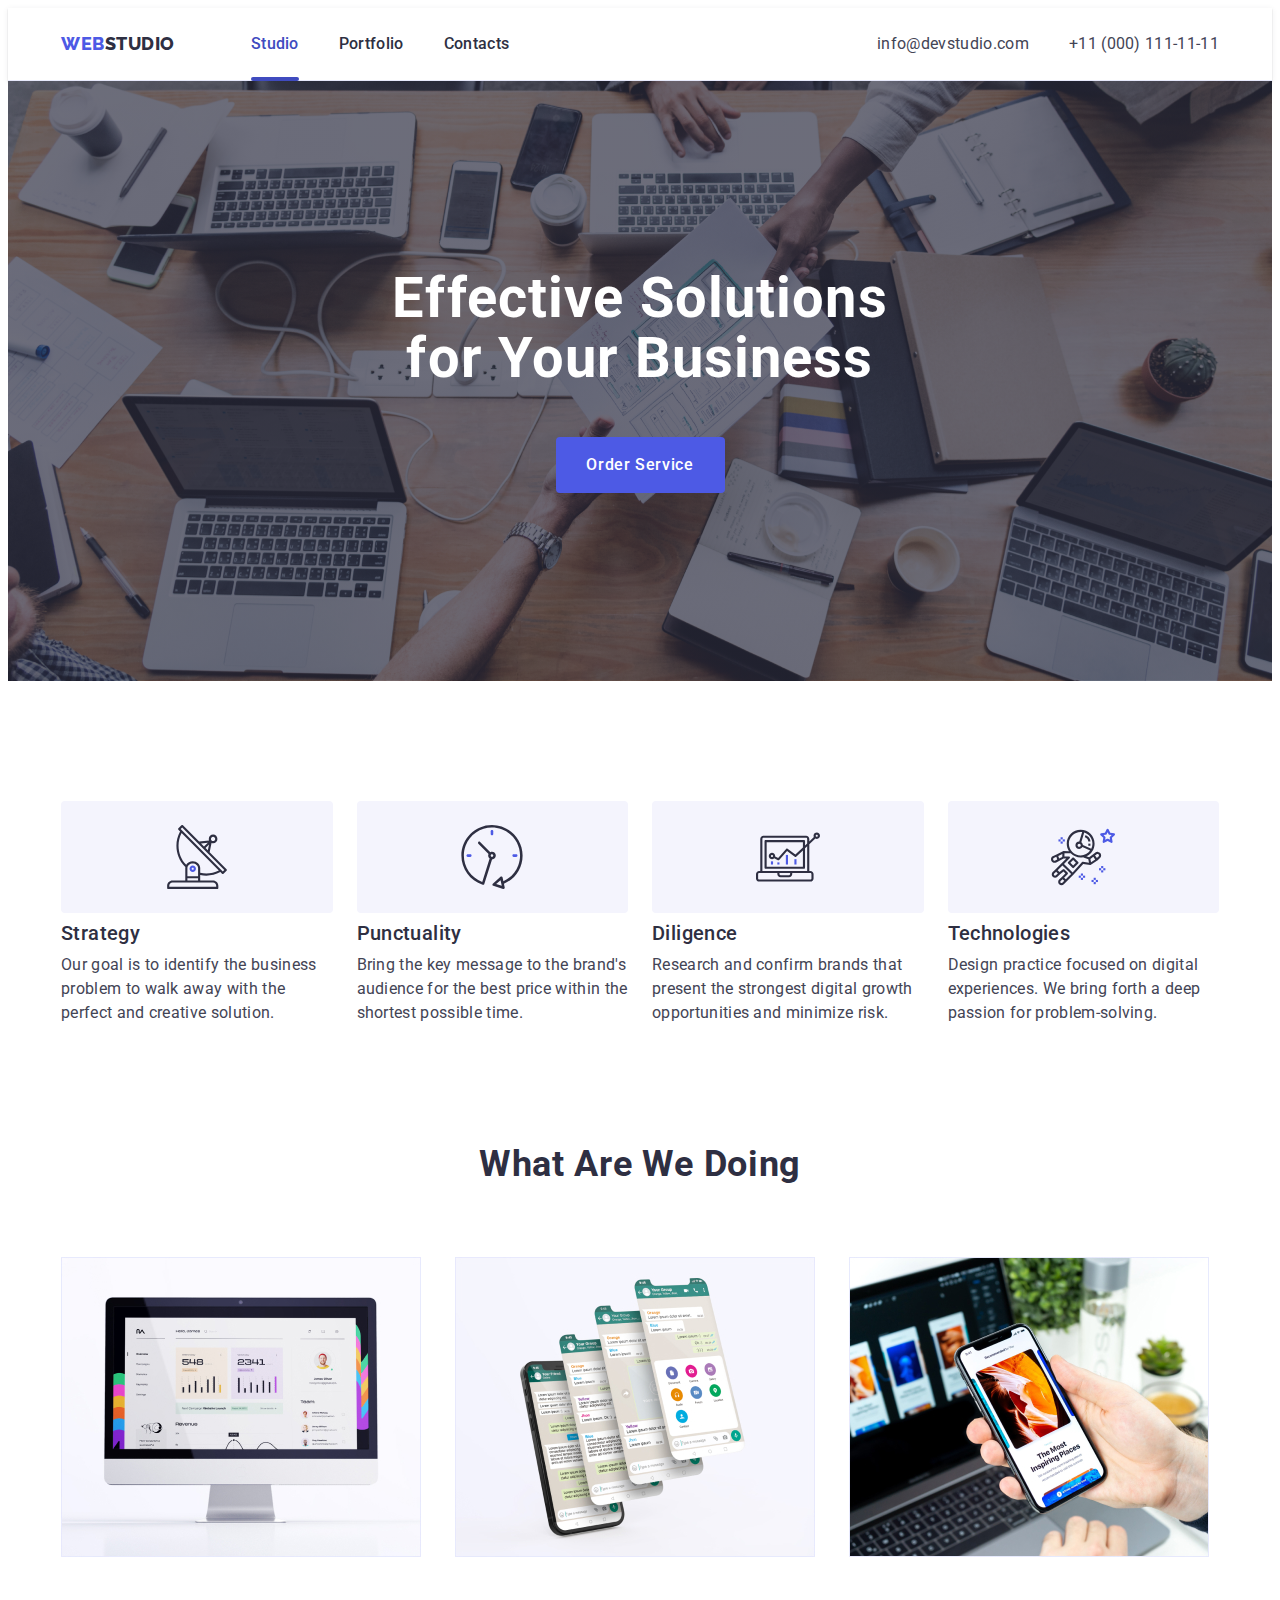
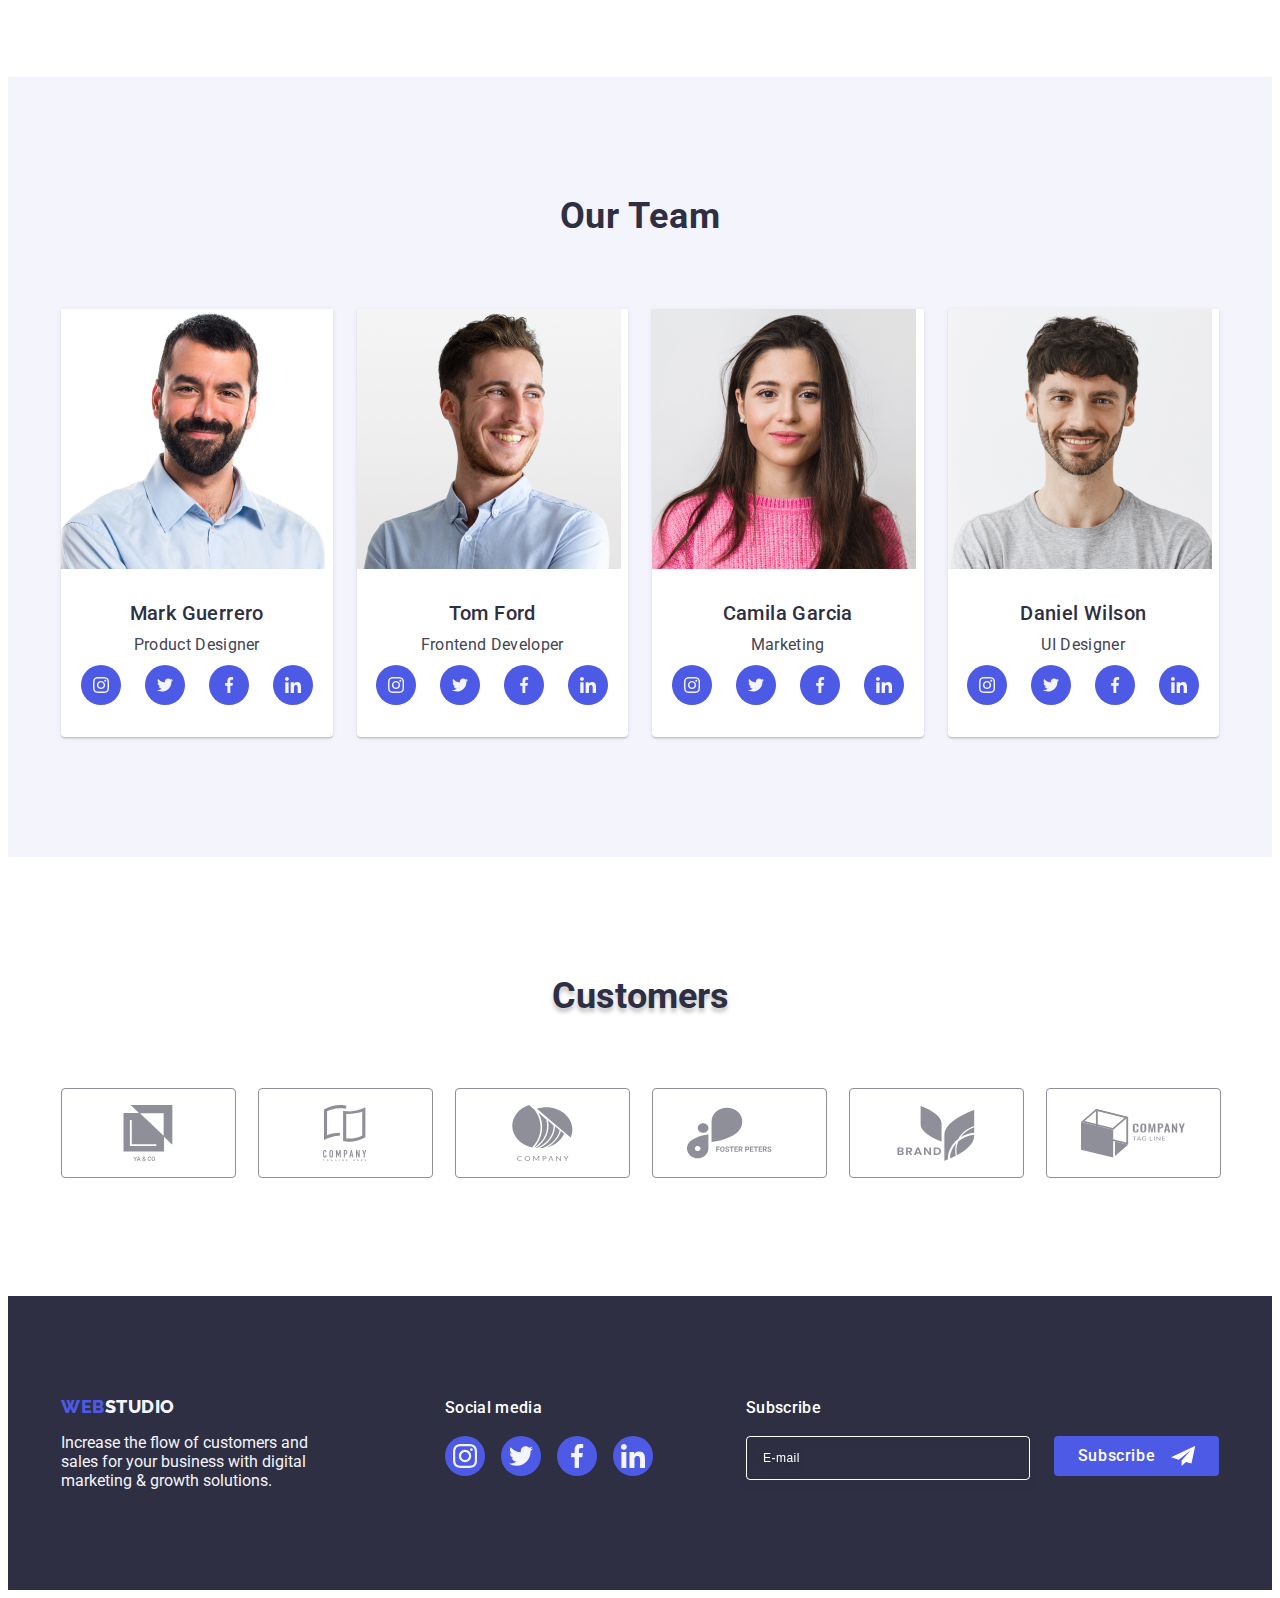
==== index.html @ bfaf7c81 "7" ====
<!DOCTYPE html>
<html lang="en">
  <head>
    <meta charset="UTF-8" />
    <meta http-equiv="X-UA-Compatible" content="IE=edge" />
    <meta name="viewport" content="width=device-width, initial-scale=1.0" />

    <link rel="preconnect" href="https://fonts.googleapis.com" />
    <link rel="preconnect" href="https://fonts.gstatic.com" crossorigin />
    <link
      href="https://fonts.googleapis.com/css2?family=Raleway:wght@800&family=Roboto:wght@400;500;700&display=swap"
      rel="stylesheet"
    />

    <title>Document</title>
    <link
      rel="stylesheet"
      href="https://cdnjs.cloudflare.com/ajax/libs/modern-normalize/1.1.0/modern-normalize.min.css"
      integrity="sha512-wpPYUAdjBVSE4KJnH1VR1HeZfpl1ub8YT/NKx4PuQ5NmX2tKuGu6U/JRp5y+Y8XG2tV+wKQpNHVUX03MfMFn9Q=="
      crossorigin="anonymous"
      referrerpolicy="no-referrer"
    />
    <link rel="stylesheet" href="./css/styles.css" />
  </head>
  <body>
    <header class="header">
      <!-- main navigation -->
      <div class="header-page container">
        <nav class="nav list">
          <a href="./index.html" class="logo link">Web<span class="logo-part">Studio</span></a>
          <ul class="nav-links list">
            <li><a class="nav-item link curren" href="./index.html">Studio</a></li>
            <li>
              <a class="nav-item link" href="./portfolio.html">Portfolio</a>
            </li>
            <li><a class="nav-item link" href="">Contacts</a></li>
          </ul>
        </nav>
        <!-- Contacts -->
        <address class="address">
          <ul class="nav-links list">
            <li>
              <a class="adress-item link" href="mailto:info@devstudio.com">info@devstudio.com</a>
            </li>
            <li>
              <a class="adress-item link" href="tel:+110001111111">+11 (000) 111-11-11</a>
            </li>
          </ul>
        </address>
      </div>
    </header>
    <!-- main content -->
    <main>
      <!-- title -->
      <section class="hero">
        <div class="container">
          <h1 class="hero-title">Effective Solutions for Your Business</h1>
          <button class="button-title" type="button" data-modal-open>Order Service</button>
        </div>
      </section>

      <!-- solutions -->
      <section class="work-box-solutions">
        <div class="container">
          <h2 class="section-title" hidden>Sect</h2>
          <ul class="work list">
            <li class="work-list-item">
              <div class="icons">
                <svg width="64" height="64">
                  <use href="./images/icons.svg#icon-strategy"></use>
                </svg>
              </div>
              <h3 class="work-item">Strategy</h3>
              <p class="work-text">
                Our goal is to identify the business problem to walk away with the perfect and
                creative solution.
              </p>
            </li>
            <li class="work-list-item">
              <div class="icons">
                <svg width="64" height="64">
                  <use href="./images/icons.svg#icon-punctuality"></use>
                </svg>
              </div>
              <h3 class="work-item">Punctuality</h3>
              <p class="work-text">
                Bring the key message to the brand's audience for the best price within the shortest
                possible time.
              </p>
            </li>
            <li class="work-list-item">
              <div class="icons">
                <svg width="64" height="64">
                  <use href="./images/icons.svg#icon-diligence"></use>
                </svg>
              </div>
              <h3 class="work-item">Diligence</h3>
              <p class="work-text">
                Research and confirm brands that present the strongest digital growth opportunities
                and minimize risk.
              </p>
            </li>
            <li class="work-list-item">
              <div class="icons">
                <svg width="64" height="64">
                  <use href="./images/icons.svg#icon-technologies"></use>
                </svg>
              </div>
              <h3 class="work-item">Technologies</h3>
              <p class="work-text">
                Design practice focused on digital experiences. We bring forth a deep passion for
                problem-solving.
              </p>
            </li>
          </ul>
        </div>
      </section>
      <!-- examples -->
      <section class="work-box">
        <div class="container">
          <h2 class="work-expl">What are we doing</h2>
          <ul class="work list">
            <li class="img-box">
              <img src="./images/img1.jpg" alt="PC version" width="360" />
            </li>
            <li class="img-box">
              <img src="./images/img2.jpg" alt="Mobile version" width="360" />
            </li>
            <li class="img-box">
              <img src="./images/img3.jpg" alt="Both version" width="360" />
            </li>
          </ul>
        </div>
      </section>
      <!-- team -->
      <section class="team-section">
        <div class="container">
          <h2 class="team">Our Team</h2>
          <ul class="work list">
            <li class="team-cards">
              <img src="./images/team1.jpg" alt="Product Designer" width="264" />
              <div class="card-box">
                <h3 class="team-name">Mark Guerrero</h3>
                <p class="job-title">Product Designer</p>
                <ul class="social-icon-list">
                  <li class="social-icon-item">
                    <a class="social-icon-link" href="#">
                      <svg class="social-icon-link-item" width="16" height="16">
                        <use href="./images/icons.svg#icon-instagram"></use>
                      </svg>
                    </a>
                  </li>
                  <li class="social-icon-item">
                    <a class="social-icon-link" href="#">
                      <svg class="social-icon-link-item" width="16" height="16">
                        <use href="./images/icons.svg#icon-twitter"></use>
                      </svg>
                    </a>
                  </li>
                  <li class="social-icon-item">
                    <a class="social-icon-link" href="#">
                      <svg class="social-icon-link-item" width="16" height="16">
                        <use href="./images/icons.svg#icon-facebook"></use>
                      </svg>
                    </a>
                  </li>
                  <li class="social-icon-item">
                    <a class="social-icon-link" href="#">
                      <svg class="social-icon-link-item" width="16" height="16">
                        <use href="./images/icons.svg#icon-linkedin"></use>
                      </svg>
                    </a>
                  </li>
                </ul>
              </div>
            </li>
            <li class="team-cards">
              <img src="./images/team2.jpg" alt="Frontend Developer" width="264" />
              <div class="card-box">
                <h3 class="team-name">Tom Ford</h3>
                <p class="job-title">Frontend Developer</p>
                <ul class="social-icon-list">
                  <li class="social-icon-item">
                    <a class="social-icon-link" href="#">
                      <svg class="social-icon-link-item" width="16" height="16">
                        <use href="./images/icons.svg#icon-instagram"></use>
                      </svg>
                    </a>
                  </li>
                  <li class="social-icon-item">
                    <a class="social-icon-link" href="#">
                      <svg class="social-icon-link-item" width="16" height="16">
                        <use href="./images/icons.svg#icon-twitter"></use>
                      </svg>
                    </a>
                  </li>
                  <li class="social-icon-item">
                    <a class="social-icon-link" href="#">
                      <svg class="social-icon-link-item" width="16" height="16">
                        <use href="./images/icons.svg#icon-facebook"></use>
                      </svg>
                    </a>
                  </li>
                  <li class="social-icon-item">
                    <a class="social-icon-link" href="#">
                      <svg class="social-icon-link-item" width="16" height="16">
                        <use href="./images/icons.svg#icon-linkedin"></use>
                      </svg>
                    </a>
                  </li>
                </ul>
              </div>
            </li>
            <li class="team-cards">
              <img src="./images/team3.jpg" alt="Marketing" width="264" />
              <div class="card-box">
                <h3 class="team-name">Camila Garcia</h3>
                <p class="job-title">Marketing</p>
                <ul class="social-icon-list">
                  <li class="social-icon-item">
                    <a class="social-icon-link" href="#">
                      <svg class="social-icon-link-item" width="16" height="16">
                        <use href="./images/icons.svg#icon-instagram"></use>
                      </svg>
                    </a>
                  </li>
                  <li class="social-icon-item">
                    <a class="social-icon-link" href="#">
                      <svg class="social-icon-link-item" width="16" height="16">
                        <use href="./images/icons.svg#icon-twitter"></use>
                      </svg>
                    </a>
                  </li>
                  <li class="social-icon-item">
                    <a class="social-icon-link" href="#">
                      <svg class="social-icon-link-item" width="16" height="16">
                        <use href="./images/icons.svg#icon-facebook"></use>
                      </svg>
                    </a>
                  </li>
                  <li class="social-icon-item">
                    <a class="social-icon-link" href="#">
                      <svg class="social-icon-link-item" width="16" height="16">
                        <use href="./images/icons.svg#icon-linkedin"></use>
                      </svg>
                    </a>
                  </li>
                </ul>
              </div>
            </li>
            <li class="team-cards">
              <img src="./images/team4.jpg" alt="UI Designer" width="264" />
              <div class="card-box">
                <h3 class="team-name">Daniel Wilson</h3>
                <p class="job-title">UI Designer</p>
                <ul class="social-icon-list">
                  <li class="social-icon-item">
                    <a class="social-icon-link" href="#">
                      <svg class="social-icon-link-item" width="16" height="16">
                        <use href="./images/icons.svg#icon-instagram"></use>
                      </svg>
                    </a>
                  </li>
                  <li class="social-icon-item">
                    <a class="social-icon-link" href="#">
                      <svg class="social-icon-link-item" width="16" height="16">
                        <use href="./images/icons.svg#icon-twitter"></use>
                      </svg>
                    </a>
                  </li>
                  <li class="social-icon-item">
                    <a class="social-icon-link" href="#">
                      <svg class="social-icon-link-item" width="16" height="16">
                        <use href="./images/icons.svg#icon-facebook"></use>
                      </svg>
                    </a>
                  </li>
                  <li class="social-icon-item">
                    <a class="social-icon-link" href="#">
                      <svg class="social-icon-link-item" width="16" height="16">
                        <use href="./images/icons.svg#icon-linkedin"></use>
                      </svg>
                    </a>
                  </li>
                </ul>
              </div>
            </li>
          </ul>
        </div>
      </section>

      <!-- Customers -->

      <section class="costumers">
        <div class="container">
          <h2 class="costumers-title">Customers</h2>
          <ul class="costumers-list">
            <li class="costumers-list-item">
              <a class="costumers-list-link" href="#">
                <svg class="costumer-icon" width="104" height="56">
                  <use href="./images/icons.svg#icon-company1"></use>
                </svg>
              </a>
            </li>
            <li class="costumers-list-item">
              <a class="costumers-list-link" href="#">
                <svg class="costumer-icon" width="104" height="56">
                  <use href="./images/icons.svg#icon-company2"></use>
                </svg>
              </a>
            </li>
            <li class="costumers-list-item">
              <a class="costumers-list-link" href="#">
                <svg class="costumer-icon" width="104" height="56">
                  <use href="./images/icons.svg#icon-company3"></use>
                </svg>
              </a>
            </li>
            <li class="costumers-list-item">
              <a class="costumers-list-link" href="#">
                <svg class="costumer-icon" width="104" height="56">
                  <use href="./images/icons.svg#icon-company4"></use>
                </svg>
              </a>
            </li>
            <li class="costumers-list-item">
              <a class="costumers-list-link" href="#">
                <svg class="costumer-icon" width="104" height="56">
                  <use href="./images/icons.svg#icon-company5"></use>
                </svg>
              </a>
            </li>
            <li class="costumers-list-item">
              <a class="costumers-list-link" href="#">
                <svg class="costumer-icon" width="104" height="56">
                  <use href="./images/icons.svg#icon-company6"></use>
                </svg>
              </a>
            </li>
          </ul>
        </div>
      </section>
    </main>
    <!-- Footer -->
    <footer class="footer">
      <div class="footer-space container">
        <div class="footer-logo-p">
          <a class="logo-footer link" href="./index.html">Web<span class="logo-p">Studio</span></a>
          <p class="footer-text">
            Increase the flow of customers and sales for your business with digital marketing &
            growth solutions.
          </p>
        </div>
        <div>
          <p class="social-media-title">Social media</p>
          <ul class="social-media-list">
            <li class="social-icon-item">
              <a class="social-icon-link-footer" href="#">
                <svg class="social-icon-link-item" width="24" height="24">
                  <use href="./images/icons.svg#icon-instagram"></use>
                </svg>
              </a>
            </li>
            <li class="social-icon-item">
              <a class="social-icon-link-footer" href="#">
                <svg class="social-icon-link-item" width="24" height="24">
                  <use href="./images/icons.svg#icon-twitter"></use>
                </svg>
              </a>
            </li>
            <li class="social-icon-item">
              <a class="social-icon-link-footer" href="#">
                <svg class="social-icon-link-item" width="24" height="24">
                  <use href="./images/icons.svg#icon-facebook"></use>
                </svg>
              </a>
            </li>
            <li class="social-icon-item">
              <a class="social-icon-link-footer" href="#">
                <svg class="social-icon-link-item" width="24" height="24">
                  <use href="./images/icons.svg#icon-linkedin"></use>
                </svg>
              </a>
            </li>
          </ul>
        </div>
        <div class="footer-form">
          <p class="footer-form-title">Subscribe</p>
          <form class="subscribe-form">
            <label class="subscribe-form-label">
              <input class="email-form-line" name="email" type="email" placeholder="E-mail" />
            </label>
            <button class="subscribe-form-btn" type="submit">
              Subscribe
              <svg class="btn-icon" width="24" height="24">
                <use href="./images/icons.svg#icon-send"></use>
              </svg>
            </button>
          </form>
        </div>
      </div>
    </footer>
    <!-- modal window -->
    <div class="modal is-hidden" data-modal>
      <div class="modal-window">
        <button type="button" class="modal-close-btn" data-modal-close>
          <svg class="modal-btn-icon" width="8" height="8">
            <use href="./images/icons.svg#icon-close"></use>
          </svg>
        </button>
        <p class="modal-title">Leave your contacts and we will call you back</p>
        <form>
          <div class="modal-window-lines">
            <label class="modal-window-user-name" for="user-name">Name</label>
            <div class="user-name-line">
              <input
                class="us-name"
                id="user-name"
                name="user-name"
                type="text"
                required
                pattern="[a-zA-Z]+$"
              />
              <svg class="us-name-icon" width="18" height="24">
                <use href="./images/icons.svg#icon-user"></use>
              </svg>
            </div>
          </div>
          <div class="modal-window-lines">
            <label class="modal-window-user-name" for="user-name">Phone</label>
            <div class="user-name-line">
              <input
                class="us-name"
                id="user-phone"
                name="user-phone"
                type="tel"
                required
                pattern="[0-9]{3}-[0-9]{3}-[0-9]{2}-[0-9]{2}"
                title="xxx-xxx-xx-xx"
              />
              <svg class="us-name-icon" width="18" height="24">
                <use href="./images/icons.svg#icon-tel"></use>
              </svg>
            </div>
          </div>
          <div class="modal-window-lines">
            <label class="modal-window-user-name" for="user-name">Email</label>
            <div class="user-name-line">
              <input class="us-name" id="user-email" name="user-email" type="text" required />
              <svg class="us-name-icon" width="18" height="24">
                <use href="./images/icons.svg#icon-email"></use>
              </svg>
            </div>
          </div>
          <div class="comment-line">
            <label class="modal-window-user-name" for="user-comment">Comment</label>
            <textarea
              class="user-comment-text"
              id="user-comment"
              name="user-comment"
              placeholder="Text input"></textarea>
          </div>
          <div class="agreement-policy">
            <input
              class="user-privacy-condition visually-hidden"
              id="user-privacy"
              type="checkbox"
              value="true" 
              name="user-privacy"
            />
            <label class="user-privacy-text" for="user-privacy">
              <span class="privacy-checkbox-new">
                <svg class="privacy-icon" width="10" height="8">
                  <use href="./images/icons.svg#icon-v"></use>
                </svg>
              </span>
              I accept the terms and conditions of the
              <a class="privacy-link" href="">Privacy Policy</a>
            </label>
          </div>
          <button type="submit" class="send-form-btn">Send</button>
        </form>
      </div>
    </div>

    <script src="./js/modal.js"></script>
  </body>
</html>
---- css/styles.css ----
:root {
  --pramery-text-color: #434455;
  --secondary-text-color: #2e2f42;
  --accent-text-color: #ffffff;
  --secondary-accent-text-color: #4d5ae5;
  --icon-text-color: #8e8f99;
  --overlay-text-color: #f4f4fd;
  --background-color-check: #404bbf;
}

h1,
h2,
h3,
h4,
p {
  margin-top: 0;
  margin-bottom: 0;
}

ul,
ol {
  margin: 0;
  padding: 0;
}

button {
  cursor: pointer;
}

img {
  display: block;
}

body {
  font-family: 'Roboto', sans-serif;
  color: #434455;
  background-color: #ffffff;
}
.header {
  box-shadow: 0px 2px 1px rgba(46, 47, 66, 0.08), 0px 1px 1px rgba(46, 47, 66, 0.16),
    0px 1px 6px rgba(46, 47, 66, 0.08);
  border-bottom: 1px solid #e7e9fc;
}
.header-page {
  display: flex;
}
.container {
  width: 1158px;
  margin: 0 auto;
  padding: 0 15px;
}
.logo {
  display: inline-block;
  margin-right: 76px;
  font-family: 'Raleway', sans-serif;
  font-weight: 800;
  font-size: 18px;
  line-height: 1.17;
  letter-spacing: 0.03em;
  text-transform: uppercase;
  color: var(--secondary-accent-text-color);
}
.link {
  text-decoration: none;
}
.logo-part {
  color: var(--secondary-text-color);
}
/* maine navigation */

.list {
  list-style: none;
  align-items: center;
}
.nav {
  display: flex;
}
.nav-links {
  display: flex;
  gap: 40px;
}
.nav-item {
  position: relative;
  display: block;
  padding: 24px 0;
  font-weight: 500;
  font-size: 16px;
  line-height: 1.5;
  letter-spacing: 0.02em;
  color: var(--secondary-text-color);
  transition: color 250ms cubic-bezier(0.4, 0, 0.2, 1);
}
.curren {
  color: #404bbf;
}
.curren::after {
  content: '';
  position: absolute;
  width: 100%;
  left: 0;
  bottom: -1px;
  height: 4px;
  background-color: #404bbf;
  border-radius: 2px;
  transition: color 250ms cubic-bezier(0.4, 0, 0.2, 1);
}
.nav-item link {
  text-decoration: none;
}
.nav-item:hover,
.nav-item:focus {
  color: #404bbf;
}
.address {
  font-style: normal;
  margin-left: auto;
}

.adress-item {
  padding: 24px 0;
  display: block;
  font-size: 16px;
  line-height: 1.5;
  letter-spacing: 0.02em;
  color: var(--pramery-text-color);
  transition: color 250ms cubic-bezier(0.4, 0, 0.2, 1);
}
.adress-item:hover,
.adress-item:focus {
  color: #404bbf;
}
/* maine */

.hero {
  max-width: 1440px;
  background-image: linear-gradient(rgba(46, 47, 66, 0.7), rgba(46, 47, 66, 0.7)),
    url(../images/hero-bg.jpg);
  background-repeat: no-repeat;
  background-position: center;
  background-size: cover;
  padding: 188px 0;
  background-color: var(--secondary-text-color);
  margin: 0 auto;
}

.hero-title {
  margin: 0 auto;
  margin-bottom: 48px;
  font-size: 56px;
  line-height: 1.07;
  text-align: center;
  letter-spacing: 0.02em;
  color: #ffffff;
  max-width: 496px;
}
.button-title {
  margin: 0 auto;
  display: block;
  min-width: 169px;
  height: 56px;
  border: none;
  border-radius: 4px;
  background-color: #4d5ae5;
  font-family: 'Roboto', sans-serif;
  font-weight: 500;
  font-size: 16px;
  line-height: 1.5;
  letter-spacing: 0.04em;
  color: #ffffff;
  cursor: pointer;
  transition: background-color 250ms cubic-bezier(0.4, 0, 0.2, 1);
}
.button-title:hover,
.button-title:focus {
  background-color: #404bbf;
}
/* section 2 */
.work {
  display: flex;
  gap: 24px;
}
.work-box-solutions {
  padding-top: 120px;
  padding-bottom: 120px;
}

.work-box {
  padding-bottom: 120px;
  padding-top: 0;
}

.work-list-item {
  width: calc((100% - 72px) / 4);
}

.icons {
  display: flex;
  align-items: center;
  justify-content: center;
  height: 112px;
  background-color: #f4f4fd;
  border-radius: 4px;
  margin-bottom: 8px;
}
.work-item {
  margin-bottom: 8px;
  font-weight: 500;
  font-size: 20px;
  line-height: 1.2;
  letter-spacing: 0.02em;
  color: var(--secondary-text-color);
}
.work-text {
  font-size: 16px;
  line-height: 1.5;
  letter-spacing: 0.02em;
  color: var(--pramery-text-color);
}
.work-expl {
  margin-bottom: 72px;
  font-size: 36px;
  line-height: 1.11;
  text-align: center;
  letter-spacing: 0.02em;
  text-transform: capitalize;
  color: var(--secondary-text-color);
}

.img-box {
  width: calc((100% - 48px) / 3);
}
.team-section {
  background-color: #f4f4fd;
  padding: 120px 0;
}
.team {
  margin-bottom: 72px;
  font-size: 36px;
  line-height: 1.11;
  text-align: center;
  letter-spacing: 0.02em;
  text-transform: capitalize;
  color: var(--secondary-text-color);
}

.team-cards {
  background-color: #ffffff;
  width: calc((100% - 72px) / 4);
  border-radius: 0px 0px 4px 4px;
  box-shadow: 0px 1px 6px rgba(46, 47, 66, 0.08), 0px 1px 1px rgba(46, 47, 66, 0.16),
    0px 2px 1px rgba(46, 47, 66, 0.08);
}

.social-icon-list {
  display: flex;
  justify-content: center;
  gap: 24px;
  list-style: none;
}

.social-icon-item {
  width: 40px;
  height: 40px;
}

.social-icon-link {
  align-items: center;
  justify-content: center;
  display: flex;
  background-color: var(--secondary-accent-text-color);
  border-radius: 50%;
  width: 100%;
  height: 100%;
  transition: background-color 250ms cubic-bezier(0.4, 0, 0.2, 1);
}
.social-icon-link-footer {
  align-items: center;
  justify-content: center;
  display: flex;
  background-color: var(--secondary-accent-text-color);
  border-radius: 50%;
  width: 100%;
  height: 100%;
  transition: background-color 250ms cubic-bezier(0.4, 0, 0.2, 1);
}
.social-icon-link:hover,
.social-icon-link:focus {
  background-color: #404bbf;
}

.social-icon-link-item {
  fill: #f4f4fd;
}
.social-icon-link-footer:hover,
.social-icon-link-footer:focus {
  background-color: #31d0aa;
}
.card-box {
  padding: 32px 0;
}
.team-name {
  margin-bottom: 8px;
  text-align: center;
  font-weight: 500;
  font-size: 20px;
  line-height: 1.2;
  letter-spacing: 0.02em;
  color: var(--secondary-text-color);
}
.job-title {
  text-align: center;
  font-size: 16px;
  line-height: 1.5;
  letter-spacing: 0.02em;
  color: var(--pramery-text-color);
  margin-bottom: 8px;
}
/* Customers  */

.costumers {
  padding-top: 120px;
  padding-bottom: 120px;
  text-align: center;
}
.costumers-title {
  font-size: 36px;
  line-height: 1.1;
  color: var(--secondary-text-color);
  margin-bottom: 72px;
  text-shadow: 0px 4px 4px rgba(0, 0, 0, 0.25);
}
.costumers-list {
  display: flex;
  gap: 24px;
  list-style: none;
}
.costumers-list-item {
  width: calc((100% - 120px) / 6);
  height: 88px;
}
.costumers-list-link {
  width: 100%;
  height: 100%;
  border: 1px solid #8e8f99;
  border-radius: 4px;
  display: flex;
  align-items: center;
  justify-content: center;
  color: var(--icon-text-color);
  transition: border-color 250ms cubic-bezier(0.4, 0, 0.2, 1),
    color 250ms cubic-bezier(0.4, 0, 0.2, 1);
}

.costumers-list-link:hover,
.costumers-list-link:focus {
  color: #404bbf;
  border-color: #404bbf;
}
.costumer-icon {
  fill: currentColor;
}
/* footer */

.footer {
  padding: 100px 0;
  background-color: var(--secondary-text-color);
}
.footer-space {
  display: flex;
  align-items: baseline;
}
.footer-logo-p {
  margin-right: 120px;
}
.social-media-title {
  font-weight: 500;
  font-size: 16px;
  line-height: 1.5;
  letter-spacing: 0.02em;
  color: var(--accent-text-color);
  margin-bottom: 16px;
}
.social-media-list {
  display: flex;
  gap: 16px;
  list-style: none;
}
.logo-footer {
  margin-bottom: 16px;
  display: inline-block;
  margin-right: 76px;
  font-family: 'Raleway', sans-serif;
  font-weight: 800;
  font-size: 18px;
  line-height: 1.17;
  letter-spacing: 0.03em;
  text-transform: uppercase;
  color: var(--secondary-accent-text-color);
}

.logo-p {
  color: #f4f4fd;
}
.footer-text {
  max-width: 264px;
  color: #f4f4fd;
}

.footer-form {
  margin-left: auto;
}
.footer-form-title {
  margin-bottom: 16px;
  font-weight: 500;
  font-size: 16px;
  line-height: 1.5;
  letter-spacing: 0.02em;
  color: #ffffff;
}
.subscribe-form {
  display: flex;
}

.subscribe-form-label {
  margin-right: 24px;
}

.email-form-line {
  width: 264px;
  height: 40px;
  border: 1px solid #ffffff;
  background-color: transparent;
  font-size: 12px;
  line-height: 1.5;
  letter-spacing: 0.04em;
  padding-left: 16px;
  filter: drop-shadow(0px 4px 4px rgba(0, 0, 0, 0.15));
  border-radius: 4px;
  color: #ffffff;
}
::placeholder {
  color: #ffffff;
}

.subscribe-form-btn {
  min-width: 165px;
  height: 40px;
  display: flex;
  justify-content: center;
  align-items: center;
  font-family: 'Roboto', sans-serif;
  font-size: 16px;
  font-weight: 500;
  line-height: 1.5;
  letter-spacing: 0.04em;
  color: #ffffff;
  cursor: pointer;
  background-color: #4d5ae5;
  border: none;
  border-radius: 4px;
}

.btn-icon {
  margin-left: 16px;
}
/* Portfolio */

/* buttons */

.buttons {
  border-radius: 4px;
  padding: 12px 24px;
  border: 1px solid #e7e9fc;
  font-family: 'Roboto', sans-serif;
  font-weight: 500;
  font-size: 16px;
  line-height: 1.5;
  letter-spacing: 0.04em;
  color: var(--secondary-accent-text-color);
  background-color: #f4f4fd;
  transition: color 250ms cubic-bezier(0.4, 0, 0.2, 1),
    background-color 250ms cubic-bezier(0.4, 0, 0.2, 1),
    border-color 250ms cubic-bezier(0.4, 0, 0.2, 1), box-shadow 250ms cubic-bezier(0.4, 0, 0.2, 1);
}

.buttons:hover,
.buttons:focus {
  border: 1px solid transparent;
  background-color: #404bbf;
  color: #ffffff;
  box-shadow: 0px 3px 1px rgba(0, 0, 0, 0.1), 0px 2px 1px rgba(0, 0, 0, 0.08),
    0px 2px 2px rgba(0, 0, 0, 0.12);
}

.block link {
  text-decoration: none;
}

.block {
  display: block;
  transition: box-shadow 250ms cubic-bezier(0.4, 0, 0.2, 1);
}
.block-list-img-wrapper {
  position: relative;
  overflow: hidden;
}
.overlay {
  position: absolute;
  top: 0;
  font-size: 16px;
  line-height: 1.5;
  letter-spacing: 0.02em;
  color: var(--overlay-text-color);
  padding: 40px 32px;
  background-color: #4d5ae5;
  height: 100%;
  width: 100%;
  transform: translateY(100%);
  transition: transform 250ms cubic-bezier(0.4, 0, 0.2, 1);
}

.block:hover .overlay,
.block:focus .overlay {
  transform: translateY(0%);
}

.block:hover,
.block:focus {
  box-shadow: 0px 1px 6px rgba(46, 47, 66, 0.08), 0px 1px 1px rgba(46, 47, 66, 0.16),
    0px 2px 1px rgba(46, 47, 66, 0.08);
}
.img-title {
  margin-bottom: 8px;
  font-weight: 500;
  font-size: 20px;
  line-height: 1.2;
  letter-spacing: 0.02em;
  color: var(--secondary-text-color);
}
.job-name {
  font-size: 16px;
  line-height: 1.5;
  letter-spacing: 0.02em;
  color: var(--pramery-text-color);
}

.exples-box {
  padding: 96px 0 120px;
}

.buttons-list {
  display: flex;
  justify-content: center;
  gap: 24px;
  margin-bottom: 72px;
}

.block-list {
  display: flex;
  flex-wrap: wrap;
  column-gap: 24px;
  row-gap: 48px;
}

.block-exples {
  width: calc((100% - 48px) / 3);
}

.blocks-box {
  padding: 32px 16px;
  border: 1px solid #e7e9fc;
  border-top: none;
}
.modal {
  position: fixed;
  top: 0;
  left: 0;
  width: 100%;
  height: 100%;
  background-color: rgba(46, 47, 66, 0.4);
  transition: opacity 250ms cubic-bezier(0.4, 0, 0.2, 1),
    visibility 250ms cubic-bezier(0.4, 0, 0.2, 1);
}

.modal.is-hidden {
  opacity: 0;
  visibility: hidden;
  pointer-events: none;
}
.modal-window {
  padding: 72px 24px 24px 24px;
  position: absolute;
  top: 50%;
  left: 50%;
  z-index: 100%;
  transform: translate(-50%, -50%) scale(1);
  width: 408px;
  min-height: 576px;
  background: #fcfcfc;
  box-shadow: 0px 1px 1px rgba(0, 0, 0, 0.14), 0px 1px 3px rgba(0, 0, 0, 0.12),
    0px 2px 1px rgba(0, 0, 0, 0.2);
  border-radius: 4px;
  transition: transform 250ms cubic-bezier(0.4, 0, 0.2, 1);
}
.modal-close-btn {
  position: absolute;
  top: 24px;
  right: 24px;
  width: 24px;
  height: 24px;
  border-radius: 50%;
  display: flex;
  align-items: center;
  justify-content: center;
  background-color: #e7e9fc;
  border: 1px solid rgba(0, 0, 0, 0.1);
  padding: 0;
  transition: background-color 250ms cubic-bezier(0.4, 0, 0.2, 1),
    border 250ms cubic-bezier(0.4, 0, 0.2, 1);
}
.modal-btn-icon {
  transition: fill 250ms cubic-bezier(0.4, 0, 0.2, 1);
}

.modal-close-btn:hover,
.modal-close-btn:focus {
  background-color: #404bbf;
  border: none;
}
.modal-close-btn:hover .modal-btn-icon,
.modal-close-btn:focus .modal-btn-icon {
  fill: #ffffff;
}

.modal-title {
  font-weight: 500;
  font-size: 16px;
  line-height: 1.5;
  text-align: center;
  letter-spacing: 0.02em;
  color: var(--secondary-text-color);
  margin-bottom: 16px;
}

.modal-window-lines {
  margin-bottom: 8px;
}

.modal-window-user-name {
  font-size: 12px;
  line-height: 1.17;
  letter-spacing: 0.04em;
  color: var(--icon-text-color);
  display: block;
  margin-bottom: 4px;
}

.user-name-line {
  position: relative;
}

.us-name {
  width: 100%;
  height: 40px;
  border: 1px solid rgba(46, 47, 66, 0.2);
  border-radius: 4px;
  background-color: transparent;
  padding-left: 38px;
  outline: transparent;
  transition: border-color 250ms cubic-bezier(0.4, 0, 0.2, 1);
}

.us-name:focus {
  border-color: #4d5ae5;
}

.us-name-icon {
  position: absolute;
  left: 16px;
  top: 50%;
  transform: translateY(-50%);
  transition: fill 250ms cubic-bezier(0.4, 0, 0.2, 1);
  fill: #2E2F42;
}

.us-name:focus + .us-name-icon {
  fill: #4d5ae5;
}

.comment-line {
  margin-bottom: 16px;
}

.user-comment-text {
  width: 100%;
  height: 120px;
  font-size: 12px;
  line-height: 1.17;
  letter-spacing: 0.04em;
  color: rgba(46, 47, 66, 0.4);
  border: 1px solid rgba(46, 47, 66, 0.2);
  border-radius: 4px;
  background-color: transparent;
  padding: 8px 16px;
  outline: transparent;
  resize: none;
  transition: border-color 250ms cubic-bezier(0.4, 0, 0.2, 1);
}

.user-comment-text:focus {
  border-color: #4d5ae5;
}

.agreement-policy {
  margin-bottom: 24px;
}

.user-privacy-text {
  font-size: 12px;
  line-height: 1.17;
  letter-spacing: 0.04em;
  color: var(--icon-text-color);
}

.privacy-checkbox-new {
  margin-right: 8px;
  width: 16px;
  height: 16px;
  border: 1px solid #2e2f42;
  border-radius: 2px;
  display: inline-flex;
  align-items: center;
  justify-content: center;
  fill: transparent;
}

.visually-hidden {
  position: absolute;
  width: 1px;
  height: 1px;
  margin: -1px;
  border: 0;
  padding: 0;}

.user-privacy-condition:checked + .user-privacy-text .privacy-checkbox-new {
  background-color: var(--background-color-check);
  border: none;
  fill: var(--accent-text-color);
  border-color: var(--background-color-check);
}

.privacy-link {
  color: var(--secondary-accent-text-color);
}

.send-form-btn {
  margin: auto;
  display: block;
  min-width: 169px;
  height: 56px;
  font-family: 'Roboto', sans-serif;
  font-size: 16px;
  font-weight: 500;
  line-height: 1.5;
  letter-spacing: 0.04em;
  color: #ffffff;
  cursor: pointer;
  background-color: #4d5ae5;
  border: none;
  border-radius: 4px;
  transition: background-color 250ms cubic-bezier(0.4, 0, 0.2, 1);
}
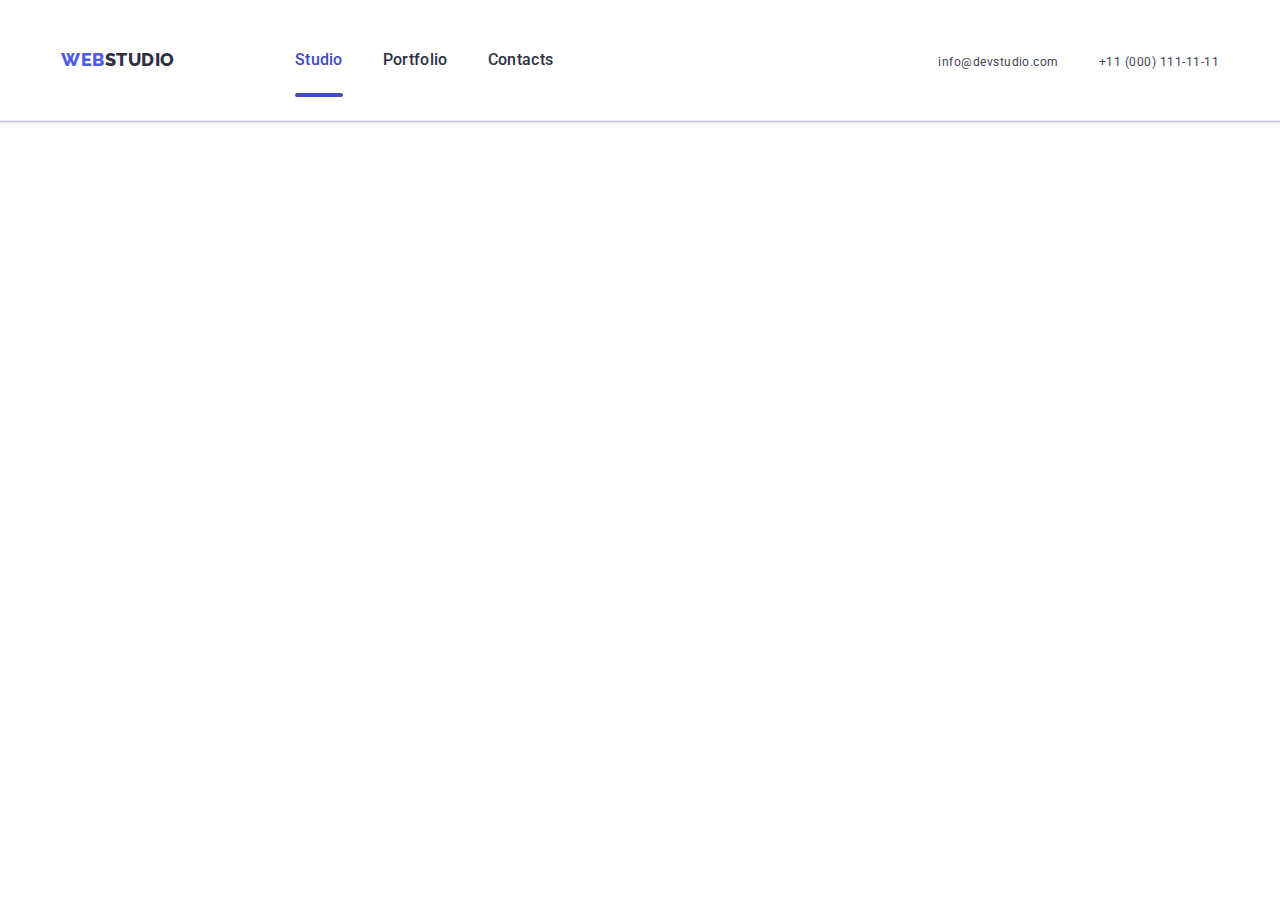
==== commit 2af33dee: "7" ====
--- a/index.html
+++ b/index.html
@@ -23,8 +23,14 @@
     <link rel="stylesheet" href="./css/styles.css" />
   </head>
   <body>
+
+    <!-- Header -->
+
+
     <header class="header">
+      
       <!-- main navigation -->
+     
       <div class="header-page container">
         <nav class="nav list">
           <a href="./index.html" class="logo link">Web<span class="logo-part">Studio</span></a>
@@ -36,9 +42,19 @@
             <li><a class="nav-item link" href="">Contacts</a></li>
           </ul>
         </nav>
+       
+       
+        <button type="button" class="mobile-menu-open js-open-menu">
+          <svg class="mobile-menu-open-icon" width="32" height="22">
+            <use href="./images/icons.svg#icon-burger"></use>
+          </svg>
+        </button>
+
+      
         <!-- Contacts -->
+       
         <address class="address">
-          <ul class="nav-links list">
+          <ul class="nav-links address list">
             <li>
               <a class="adress-item link" href="mailto:info@devstudio.com">info@devstudio.com</a>
             </li>
@@ -48,19 +64,87 @@
           </ul>
         </address>
       </div>
+     
+    
+
+      <div class="mobile-menu js-menu-container">
+        <div class="container mobile-menu-container">
+        <button class="mobile-menu-close-btn js-close-menu">
+          <svg class="mobile-menu-close-icon" width="8" height="8">
+            <use href="./images/icons.svg#icon-close"></use>
+          </svg>
+        </button>
+        <ul class="mobile-menu-list">
+          <li class="mobile-menu-link">
+            <a class="mob-menu-link link" href="./index.html">Studio</a>
+          </li>
+          <li class="mobile-menu-link">
+            <a class="mob-menu-link link" href="./portfolio.html">Portfolio</a>
+          </li>
+          <li class="mobile-menu-link">
+            <a class="mob-menu-link link" href="">Contacts</a>
+          </li>
+        </ul>
+       
+        <ul class="mobile-menu-contacts">
+          <li class="mobile-menu-contacts-link">
+            <a class="mobile-menu-contact-tel" href="tel:+110001111111">+11 (000) 111-11-11</a>
+          </li>
+          <li class="mobile-menu-contacts-link">
+            <a class="mobile-menu-contact-mail" href="mailto:info@devstudio.com">info@devstudio.com</a>
+          </li>
+        </ul>
+        
+        <ul class="mobile-menu-social-link">
+          <li class="social-icon-item">
+            <a class="social-icon-link" href="#">
+              <svg class="social-icon-link-item" width="24" height="24">
+                <use href="./images/icons.svg#icon-instagram"></use>
+              </svg>
+            </a>
+          </li>
+          <li class="social-icon-item">
+            <a class="social-icon-link" href="#">
+              <svg class="social-icon-link-item" width="24" height="24">
+                <use href="./images/icons.svg#icon-twitter"></use>
+              </svg>
+            </a>
+          </li>
+          <li class="social-icon-item">
+            <a class="social-icon-link" href="#">
+              <svg class="social-icon-link-item" width="24" height="24">
+                <use href="./images/icons.svg#icon-facebook"></use>
+              </svg>
+            </a>
+          </li>
+          <li class="social-icon-item">
+            <a class="social-icon-link" href="#">
+              <svg class="social-icon-link-item" width="24" height="24">
+                <use href="./images/icons.svg#icon-linkedin"></use>
+              </svg>
+            </a>
+          </li>
+        </ul>
+      </div>
+      </div>
     </header>
+   
     <!-- main content -->
+   
     <main>
+     
       <!-- title -->
-      <section class="hero">
+     
+      <!-- <section class="hero">
         <div class="container">
           <h1 class="hero-title">Effective Solutions for Your Business</h1>
           <button class="button-title" type="button" data-modal-open>Order Service</button>
         </div>
-      </section>
+      </section> -->
 
       <!-- solutions -->
-      <section class="work-box-solutions">
+      
+      <!-- <section class="work-box-solutions">
         <div class="container">
           <h2 class="section-title" hidden>Sect</h2>
           <ul class="work list">
@@ -114,9 +198,11 @@
             </li>
           </ul>
         </div>
-      </section>
+      </section> -->
+     
       <!-- examples -->
-      <section class="work-box">
+     
+      <!-- <section class="work-box">
         <div class="container">
           <h2 class="work-expl">What are we doing</h2>
           <ul class="work list">
@@ -131,9 +217,11 @@
             </li>
           </ul>
         </div>
-      </section>
+      </section> -->
+     
       <!-- team -->
-      <section class="team-section">
+      
+      <!-- <section class="team-section">
         <div class="container">
           <h2 class="team">Our Team</h2>
           <ul class="work list">
@@ -287,11 +375,11 @@
             </li>
           </ul>
         </div>
-      </section>
+      </section> -->
 
       <!-- Customers -->
 
-      <section class="costumers">
+      <!-- <section class="costumers">
         <div class="container">
           <h2 class="costumers-title">Customers</h2>
           <ul class="costumers-list">
@@ -339,10 +427,12 @@
             </li>
           </ul>
         </div>
-      </section>
+      </section> -->
     </main>
+   
     <!-- Footer -->
-    <footer class="footer">
+   
+   <!-- \ <footer class="footer">
       <div class="footer-space container">
         <div class="footer-logo-p">
           <a class="logo-footer link" href="./index.html">Web<span class="logo-p">Studio</span></a>
@@ -399,9 +489,11 @@
           </form>
         </div>
       </div>
-    </footer>
+    </footer> -->
+    
     <!-- modal window -->
-    <div class="modal is-hidden" data-modal>
+    
+    <!-- <div class="modal is-hidden" data-modal>
       <div class="modal-window">
         <button type="button" class="modal-close-btn" data-modal-close>
           <svg class="modal-btn-icon" width="8" height="8">
@@ -481,8 +573,9 @@
           <button type="submit" class="send-form-btn">Send</button>
         </form>
       </div>
-    </div>
-
-    <script src="./js/modal.js"></script>
+    </div> -->
+<script src="./js/mobile-menu.js"></script>
+    <!-- <script src="./js/modal.js"></script> -->
   </body>
 </html>
+
--- a/css/styles.css
+++ b/css/styles.css
@@ -36,19 +36,29 @@
   color: #434455;
   background-color: #ffffff;
 }
-.header {
-  box-shadow: 0px 2px 1px rgba(46, 47, 66, 0.08), 0px 1px 1px rgba(46, 47, 66, 0.16),
-    0px 1px 6px rgba(46, 47, 66, 0.08);
-  border-bottom: 1px solid #e7e9fc;
-}
-.header-page {
-  display: flex;
-}
-.container {
-  width: 1158px;
-  margin: 0 auto;
-  padding: 0 15px;
-}
+
+@media screen and (min-width: 428px) {
+  .container {
+    width: 428px;
+    margin-left: auto;
+    margin-right: auto;
+  }
+}
+
+@media screen and (min-width: 768px) {
+  .container {
+    width: 768px;
+  }
+}
+
+@media screen and (min-width: 1158px) {
+  .container {
+    width: 1158px;
+  }
+}
+
+/* Header */
+
 .logo {
   display: inline-block;
   margin-right: 76px;
@@ -66,9 +76,273 @@
 .logo-part {
   color: var(--secondary-text-color);
 }
+
+@media screen and (max-width: 767px) {
+  .nav-links {
+    display: none;
+  }
+  .mobile-menu {
+    position: fixed;
+    width: 100%;
+    height: 100%;
+    z-index: 1000;
+    top: 0;
+    left: 0;
+    background-color: #ffffff;
+    opacity: 0;
+    visibility: hidden;
+    pointer-events: none;
+  }
+
+  .mobile-menu.is-open {
+    opacity: 1;
+    visibility: visible;
+    pointer-events: auto;
+  }
+
+  .mobile-menu-container {
+    position: relative;
+    padding-left: 40px;
+    padding-top: 80px;
+    padding-bottom: 40px;
+  }
+
+  .mobile-menu-open {
+    background-color: transparent;
+    border: none;
+    padding-left: 0;
+    padding-right: 0;
+    line-height: 0;
+    margin-inline-start: auto;
+  }
+
+  .mobile-menu-close-btn {
+    position: absolute;
+    top: 24px;
+    right: 24px;
+    width: 24px;
+    height: 24px;
+    background-color: transparent;
+    padding: 0;
+    border-radius: 50%;
+    display: flex;
+    align-items: center;
+    justify-content: center;
+    border: 1px solid rgba(0, 0, 0, 0.1);
+    transition: background-color 250ms cubic-bezier(0.4, 0, 0.2, 1),
+      border 250ms cubic-bezier(0.4, 0, 0.2, 1);
+  }
+
+  .mobile-menu-list {
+    display: flex;
+    flex-direction: column;
+    align-items: flex-start;
+    padding: 0px;
+    gap: 40px;
+    list-style: none;
+    margin-bottom: 284px;
+  }
+
+  .mobile-menu-link {
+    font-style: normal;
+    font-weight: 700;
+    font-size: 36px;
+    line-height: 40px;
+    letter-spacing: 0.02em;
+  }
+  .mob-menu-link {
+    color: var(--secondary-text-color);
+  }
+
+  .mob-menu-link:focus {
+    color: var(--background-color-check);
+  }
+
+  .mobile-menu-contacts {
+    list-style: none;
+    margin-bottom: 48px;
+  }
+
+  .mobile-menu-contacts-link {
+    margin-top: 40px;
+  }
+
+  .mobile-menu-contact-tel {
+    font-style: normal;
+    font-weight: 700;
+    font-size: 36px;
+    line-height: 40px;
+    letter-spacing: 0.02em;
+    text-decoration: none;
+    color: var(--secondary-accent-text-color);
+  }
+
+  .mobile-menu-contact-mail {
+    font-style: normal;
+    font-weight: 500;
+    font-size: 20px;
+    line-height: 24px;
+    letter-spacing: 0.02em;
+    text-decoration: none;
+    color: var(--pramery-text-color);
+  }
+
+  .mobile-menu-social-link {
+    display: flex;
+    flex-direction: row;
+    align-items: flex-start;
+    padding: 0px;
+    gap: 56px;
+    list-style: none;
+  }
+  .logo {
+    margin: auto;
+  }
+}
+
+.header-page {
+  display: flex;
+  align-items: center;
+  justify-content: space-between;
+}
+
+.header {
+  padding-top: 24px;
+  padding-bottom: 24px;
+}
+.container {
+  padding-left: 16px;
+  padding-right: 16px;
+}
+
+/* mobile menu */
+
+/* --------------------------- */
+
+/* Tablet */
+
+@media screen and (min-width: 768px) {
+  .mobile-menu {
+    display: none;
+  }
+  .mobile-menu-open {
+    display: none;
+  }
+
+  .logo {
+    margin: 0;
+  }
+
+  .nav {
+    display: flex;
+    align-items: center;
+    column-gap: 120px;
+  }
+
+  .nav-links {
+    display: flex;
+    gap: 40px;
+    list-style: none;
+  }
+  .nav-links.address {
+    display: block;
+  }
+
+  .adress-item {
+    font-style: normal;
+    font-weight: 400;
+    font-size: 12px;
+    line-height: 14px;
+    letter-spacing: 0.04em;
+    color: var(--pramery-text-color);
+  }
+
+  .nav-item {
+    position: relative;
+    display: block;
+    padding: 24px 0;
+    font-weight: 500;
+    font-size: 16px;
+    line-height: 1.5;
+    letter-spacing: 0.02em;
+    color: var(--secondary-text-color);
+    transition: color 250ms cubic-bezier(0.4, 0, 0.2, 1);
+  }
+  .curren {
+    color: #404bbf;
+  }
+
+  .nav-item:hover,
+  .nav-item:focus {
+    color: #404bbf;
+  }
+  .address {
+    font-style: normal;
+    margin-left: auto;
+  }
+
+  .adress-item:hover,
+  .adress-item:focus {
+    color: #404bbf;
+  }
+}
+
+@media screen and (min-width: 1158px) {
+  .header {
+    position: absolute;
+    top: 0;
+    left: 0;
+    width: 100%;
+    box-shadow: 0px 2px 1px rgba(46, 47, 66, 0.08), 0px 1px 1px rgba(46, 47, 66, 0.16),
+      0px 1px 6px rgba(46, 47, 66, 0.08);
+    border-bottom: 1px solid #e7e9fc;
+  }
+
+  .header-page {
+    justify-content: flex-start;
+  }
+
+  .curren {
+    color: #404bbf;
+  }
+  .curren::after {
+    content: '';
+    position: absolute;
+    width: 100%;
+    left: 0;
+    bottom: -1px;
+    height: 4px;
+    background-color: #404bbf;
+    border-radius: 2px;
+    transition: color 250ms cubic-bezier(0.4, 0, 0.2, 1);
+  }
+  .nav-item:hover,
+  .nav-item:focus {
+    color: #404bbf;
+  }
+  .nav-links.address {
+    display: flex;
+    gap: 40px;
+  }
+}
+
+/* .header {
+  box-shadow: 0px 2px 1px rgba(46, 47, 66, 0.08), 0px 1px 1px rgba(46, 47, 66, 0.16),
+    0px 1px 6px rgba(46, 47, 66, 0.08);
+  border-bottom: 1px solid #e7e9fc;
+}
+.header-page {
+  display: flex;
+}
+.container {
+  width: 1158px;
+  margin: 0 auto;
+  padding: 0 15px;
+} */
+
 /* maine navigation */
 
-.list {
+/* .list {
   list-style: none;
   align-items: center;
 }
@@ -128,7 +402,7 @@
 .adress-item:hover,
 .adress-item:focus {
   color: #404bbf;
-}
+} */
 /* maine */
 
 .hero {
@@ -680,7 +954,7 @@
   top: 50%;
   transform: translateY(-50%);
   transition: fill 250ms cubic-bezier(0.4, 0, 0.2, 1);
-  fill: #2E2F42;
+  fill: #2e2f42;
 }
 
 .us-name:focus + .us-name-icon {
@@ -740,7 +1014,8 @@
   height: 1px;
   margin: -1px;
   border: 0;
-  padding: 0;}
+  padding: 0;
+}
 
 .user-privacy-condition:checked + .user-privacy-text .privacy-checkbox-new {
   background-color: var(--background-color-check);
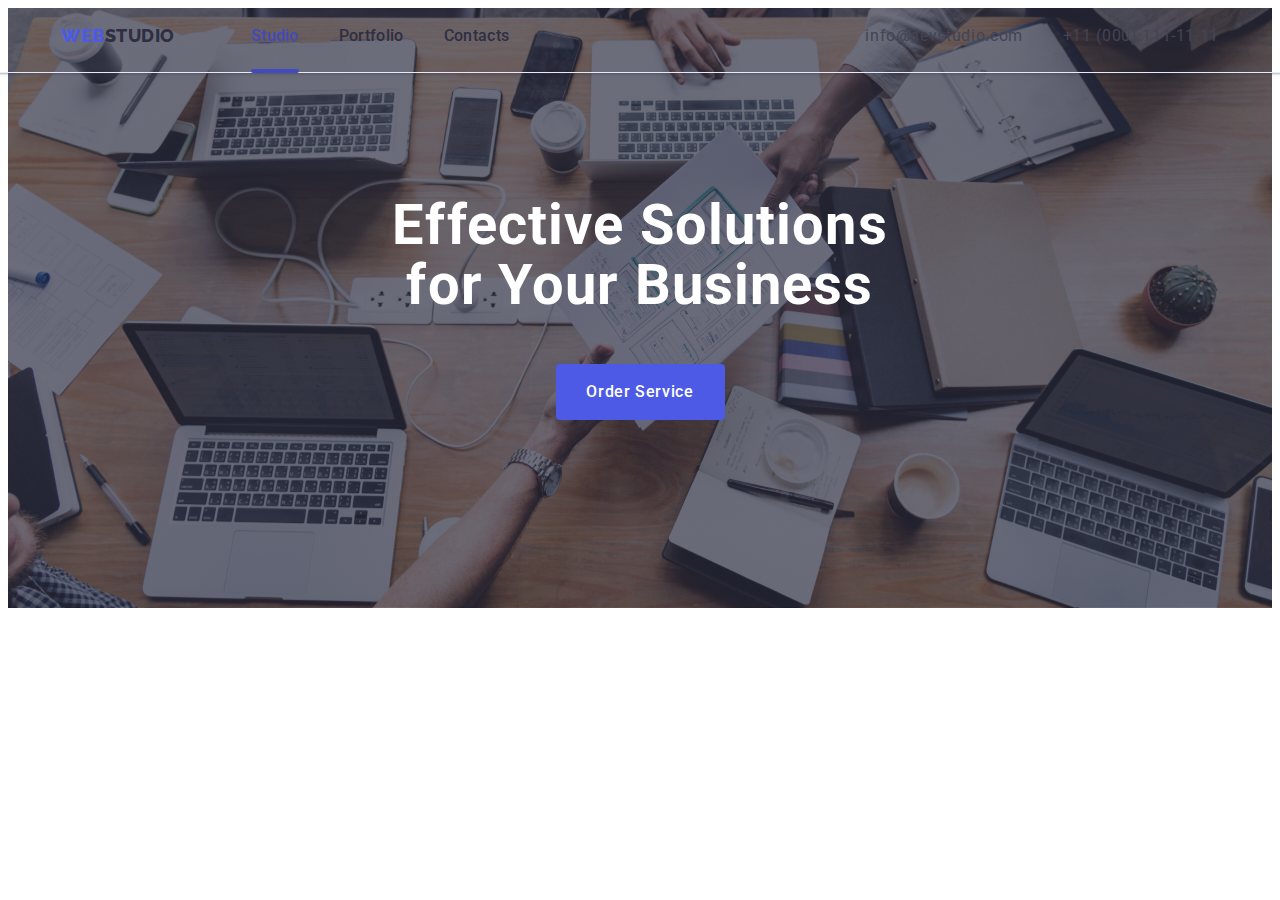
==== commit 33fff850: "2@img" ====
--- a/index.html
+++ b/index.html
@@ -135,12 +135,12 @@
      
       <!-- title -->
      
-      <!-- <section class="hero">
+      <section class="hero">
         <div class="container">
           <h1 class="hero-title">Effective Solutions for Your Business</h1>
           <button class="button-title" type="button" data-modal-open>Order Service</button>
         </div>
-      </section> -->
+      </section>
 
       <!-- solutions -->
       
--- a/css/styles.css
+++ b/css/styles.css
@@ -62,6 +62,8 @@
 .logo {
   display: inline-block;
   margin-right: 76px;
+  padding-top: 24px;
+  padding-bottom: 24px;
   font-family: 'Raleway', sans-serif;
   font-weight: 800;
   font-size: 18px;
@@ -206,10 +208,7 @@
   justify-content: space-between;
 }
 
-.header {
-  padding-top: 24px;
-  padding-bottom: 24px;
-}
+
 .container {
   padding-left: 16px;
   padding-right: 16px;
@@ -231,12 +230,13 @@
 
   .logo {
     margin: 0;
+    margin-right: 120px;
   }
 
   .nav {
     display: flex;
     align-items: center;
-    column-gap: 120px;
+    
   }
 
   .nav-links {
@@ -324,85 +324,16 @@
     display: flex;
     gap: 40px;
   }
-}
-
-/* .header {
-  box-shadow: 0px 2px 1px rgba(46, 47, 66, 0.08), 0px 1px 1px rgba(46, 47, 66, 0.16),
-    0px 1px 6px rgba(46, 47, 66, 0.08);
-  border-bottom: 1px solid #e7e9fc;
-}
-.header-page {
-  display: flex;
-}
-.container {
-  width: 1158px;
-  margin: 0 auto;
-  padding: 0 15px;
-} */
-
-/* maine navigation */
-
-/* .list {
-  list-style: none;
-  align-items: center;
-}
-.nav {
-  display: flex;
-}
-.nav-links {
-  display: flex;
-  gap: 40px;
-}
-.nav-item {
-  position: relative;
-  display: block;
-  padding: 24px 0;
-  font-weight: 500;
-  font-size: 16px;
-  line-height: 1.5;
-  letter-spacing: 0.02em;
-  color: var(--secondary-text-color);
-  transition: color 250ms cubic-bezier(0.4, 0, 0.2, 1);
-}
-.curren {
-  color: #404bbf;
-}
-.curren::after {
-  content: '';
-  position: absolute;
-  width: 100%;
-  left: 0;
-  bottom: -1px;
-  height: 4px;
-  background-color: #404bbf;
-  border-radius: 2px;
-  transition: color 250ms cubic-bezier(0.4, 0, 0.2, 1);
-}
-.nav-item link {
-  text-decoration: none;
-}
-.nav-item:hover,
-.nav-item:focus {
-  color: #404bbf;
-}
-.address {
-  font-style: normal;
-  margin-left: auto;
-}
-
-.adress-item {
-  padding: 24px 0;
-  display: block;
-  font-size: 16px;
-  line-height: 1.5;
-  letter-spacing: 0.02em;
-  color: var(--pramery-text-color);
-  transition: color 250ms cubic-bezier(0.4, 0, 0.2, 1);
-}
-.adress-item:hover,
-.adress-item:focus {
-  color: #404bbf;
-} */
+
+  .logo {
+    margin-right: 76px;
+  }
+  .adress-item {
+font-size: 16px;
+line-height: 24px;
+letter-spacing: 0.04em; }
+}
+
 /* maine */
 
 .hero {
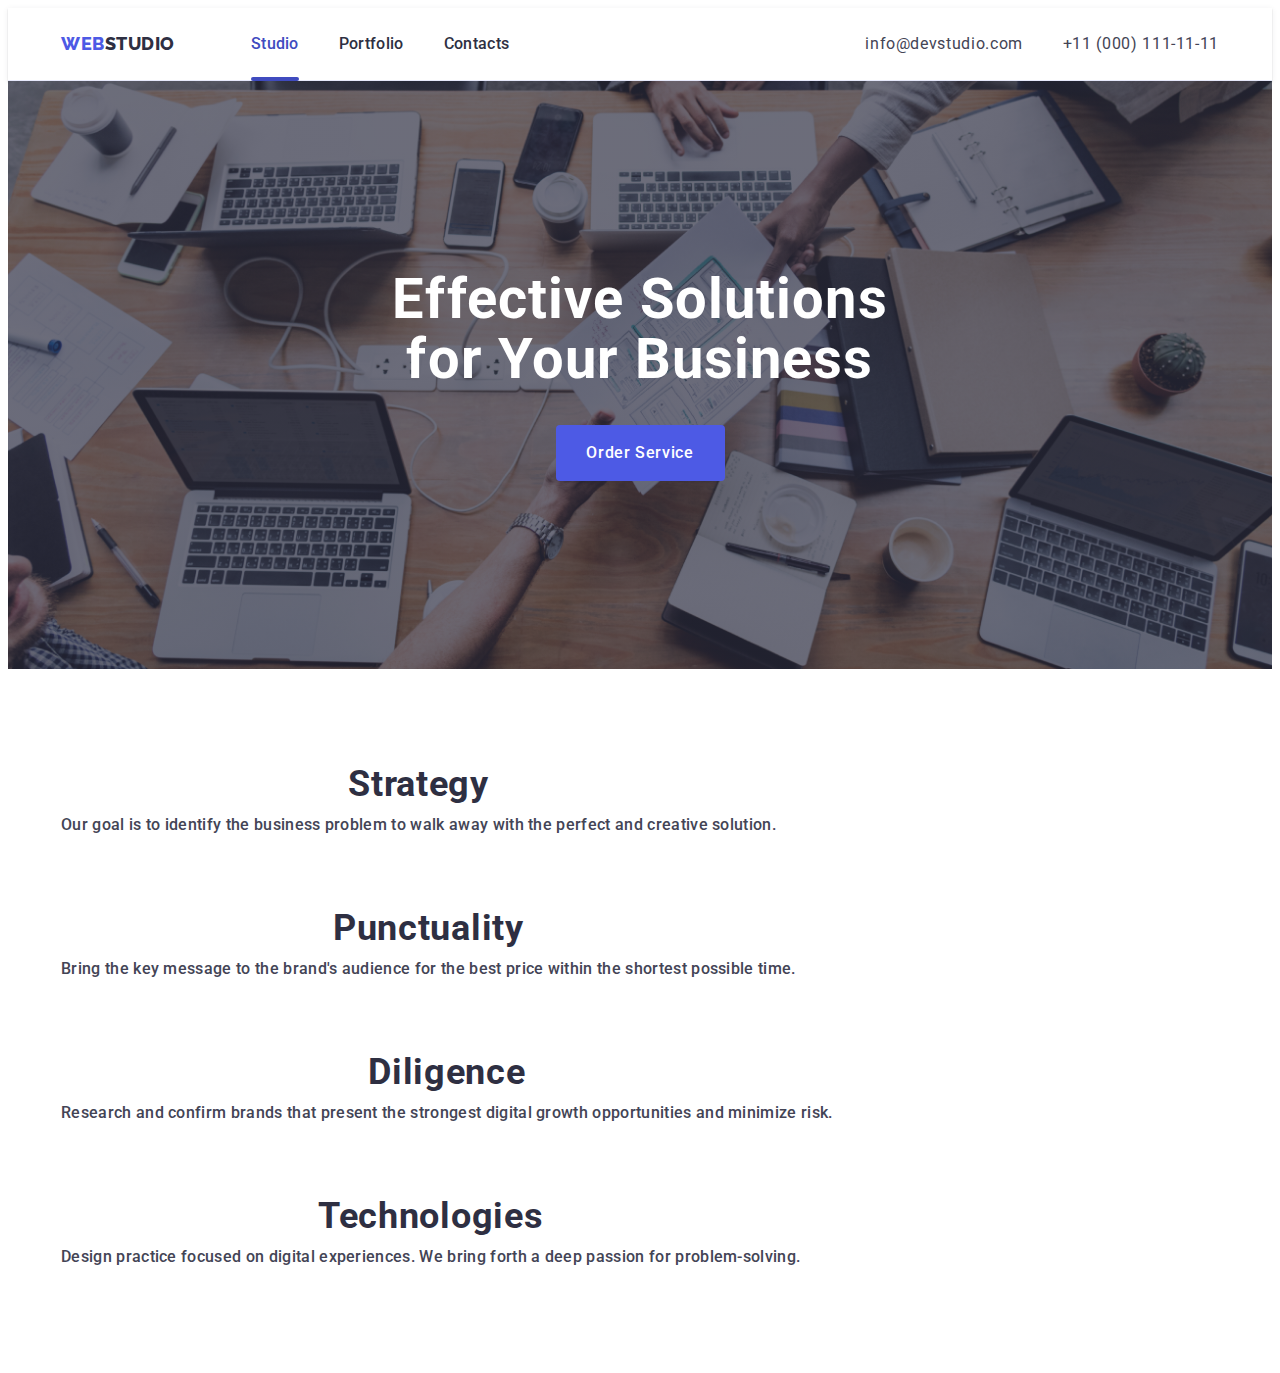
==== commit 4d6de51f: "ad" ====
--- a/index.html
+++ b/index.html
@@ -144,7 +144,7 @@
 
       <!-- solutions -->
       
-      <!-- <section class="work-box-solutions">
+      <section class="work-box-solutions">
         <div class="container">
           <h2 class="section-title" hidden>Sect</h2>
           <ul class="work list">
@@ -198,7 +198,7 @@
             </li>
           </ul>
         </div>
-      </section> -->
+      </section>
      
       <!-- examples -->
      
--- a/css/styles.css
+++ b/css/styles.css
@@ -56,6 +56,8 @@
     width: 1158px;
   }
 }
+
+/* Mobile */
 
 /* Header */
 
@@ -208,17 +210,108 @@
   justify-content: space-between;
 }
 
-
 .container {
   padding-left: 16px;
   padding-right: 16px;
 }
 
-/* mobile menu */
+.hero {
+  max-width: 767px;
+  background-image: linear-gradient(rgba(46, 47, 66, 0.7), rgba(46, 47, 66, 0.7)),
+    url(../images/hero-bg-mobile.jpg);
+  background-repeat: no-repeat;
+  background-position: center;
+  background-size: cover;
+  padding: 112px 0;
+  background-color: var(--secondary-text-color);
+  margin: 0 auto;
+}
+
+@media screen and (min-device-pixel-ratio: 2) and (max-width: 767px),
+  screen and (min-resolution: 192dpi) and (max-width: 767px),
+  screen and (min-resolution: 2ddpx) and (max-width: 767px) {
+  .hero {
+    background-image: linear-gradient(rgba(46, 47, 66, 0.7), rgba(46, 47, 66, 0.7)),
+      url(../images/hero-bg-mobile@2x.jpg);
+  }
+}
+.hero-title {
+  margin: 0 auto;
+  text-transform: capitalize;
+  margin-bottom: 72px;
+  font-size: 36px;
+  line-height: 40px;
+  text-align: center;
+  letter-spacing: 0.02em;
+  color: #ffffff;
+  max-width: 320px;
+}
+
+.button-title {
+  margin: 0 auto;
+  display: block;
+  min-width: 169px;
+  height: 56px;
+  border: none;
+  border-radius: 4px;
+  background-color: #4d5ae5;
+  font-family: 'Roboto', sans-serif;
+  font-weight: 500;
+  font-size: 16px;
+  line-height: 1.5;
+  letter-spacing: 0.04em;
+  color: #ffffff;
+  cursor: pointer;
+  transition: background-color 250ms cubic-bezier(0.4, 0, 0.2, 1);
+}
+
+.button-title:hover,
+.button-title:focus {
+  background-color: #404bbf;
+}
+
+/* section 2 */
+
+.work-box-solutions {
+  padding-top: 96px;
+  padding-bottom: 96px;
+}
+.work {
+  display: flex;
+  flex-direction: column;
+  align-items: flex-start;
+  padding: 0px;
+  gap: 72px;
+  list-style: none;
+}
+.icons {
+  display: none
+}
+
+.work-item {
+  margin-bottom: 8px;
+  font-weight: 700;
+  font-size: 36px;
+  line-height: 1.11;
+  letter-spacing: 0.02em;
+  text-align: center;
+  color: var(--secondary-text-color);
+}
+
+.work-text {
+  font-weight: 500;
+  font-size: 16px;
+  line-height: 1.5;
+  letter-spacing: 0.02em;
+  color: var(--pramery-text-color);
+}
+
 
 /* --------------------------- */
 
 /* Tablet */
+
+/* Header */
 
 @media screen and (min-width: 768px) {
   .mobile-menu {
@@ -236,7 +329,6 @@
   .nav {
     display: flex;
     align-items: center;
-    
   }
 
   .nav-links {
@@ -285,13 +377,44 @@
   .adress-item:focus {
     color: #404bbf;
   }
-}
+
+  .hero {
+    min-width: 768px;
+    background-image: linear-gradient(rgba(46, 47, 66, 0.7), rgba(46, 47, 66, 0.7)),
+      url(../images/hero-bg-tablet.jpg);
+  }
+
+  @media screen and (min-device-pixel-ratio: 2) and (min-width: 768px),
+    screen and (min-resolution: 192dpi) and (min-width: 768px),
+    screen and (min-resolution: 2ddpx) and (min-width: 768px) {
+    .hero {
+      background-image: linear-gradient(rgba(46, 47, 66, 0.7), rgba(46, 47, 66, 0.7)),
+        url(../images/hero-bg-tablet@2x.jpg);
+    }
+  }
+
+  .hero-title {
+    margin-bottom: 36px;
+    font-size: 56px;
+    line-height: 60px;
+    text-transform: none;
+    max-width: 496px;
+  }
+
+  .work {
+    flex-wrap: wrap;
+  }
+
+    .work-list-item {
+flex-basis: calc((100%-24px)/2);
+}
+}
+/* Destop */
+
+/* Header */
 
 @media screen and (min-width: 1158px) {
   .header {
-    position: absolute;
-    top: 0;
-    left: 0;
     width: 100%;
     box-shadow: 0px 2px 1px rgba(46, 47, 66, 0.08), 0px 1px 1px rgba(46, 47, 66, 0.16),
       0px 1px 6px rgba(46, 47, 66, 0.08);
@@ -329,58 +452,32 @@
     margin-right: 76px;
   }
   .adress-item {
-font-size: 16px;
-line-height: 24px;
-letter-spacing: 0.04em; }
-}
-
-/* maine */
-
-.hero {
-  max-width: 1440px;
-  background-image: linear-gradient(rgba(46, 47, 66, 0.7), rgba(46, 47, 66, 0.7)),
-    url(../images/hero-bg.jpg);
-  background-repeat: no-repeat;
-  background-position: center;
-  background-size: cover;
-  padding: 188px 0;
-  background-color: var(--secondary-text-color);
-  margin: 0 auto;
-}
-
-.hero-title {
-  margin: 0 auto;
-  margin-bottom: 48px;
-  font-size: 56px;
-  line-height: 1.07;
-  text-align: center;
-  letter-spacing: 0.02em;
-  color: #ffffff;
-  max-width: 496px;
-}
-.button-title {
-  margin: 0 auto;
-  display: block;
-  min-width: 169px;
-  height: 56px;
-  border: none;
-  border-radius: 4px;
-  background-color: #4d5ae5;
-  font-family: 'Roboto', sans-serif;
-  font-weight: 500;
-  font-size: 16px;
-  line-height: 1.5;
-  letter-spacing: 0.04em;
-  color: #ffffff;
-  cursor: pointer;
-  transition: background-color 250ms cubic-bezier(0.4, 0, 0.2, 1);
-}
-.button-title:hover,
-.button-title:focus {
-  background-color: #404bbf;
-}
+    font-size: 16px;
+    line-height: 24px;
+    letter-spacing: 0.04em;
+  }
+
+  /* maine */
+
+  .hero {
+    max-width: 1440px;
+    background-image: linear-gradient(rgba(46, 47, 66, 0.7), rgba(46, 47, 66, 0.7)),
+      url(../images/hero-bg.jpg);
+    padding: 188px 0;
+  }
+
+  @media screen and (min-device-pixel-ratio: 2) and (min-width: 1158px),
+    screen and (min-resolution: 192dpi) and (min-width: 1158px),
+    screen and (min-resolution: 2ddpx) and (min-width: 1158px) {
+    .hero {
+      background-image: linear-gradient(rgba(46, 47, 66, 0.7), rgba(46, 47, 66, 0.7)),
+        url(../images/hero-bg@2x.jpg);
+    }
+  }
+}
+
 /* section 2 */
-.work {
+/* .work {
   display: flex;
   gap: 24px;
 }
@@ -429,7 +526,7 @@
   letter-spacing: 0.02em;
   text-transform: capitalize;
   color: var(--secondary-text-color);
-}
+} */
 
 .img-box {
   width: calc((100% - 48px) / 3);
